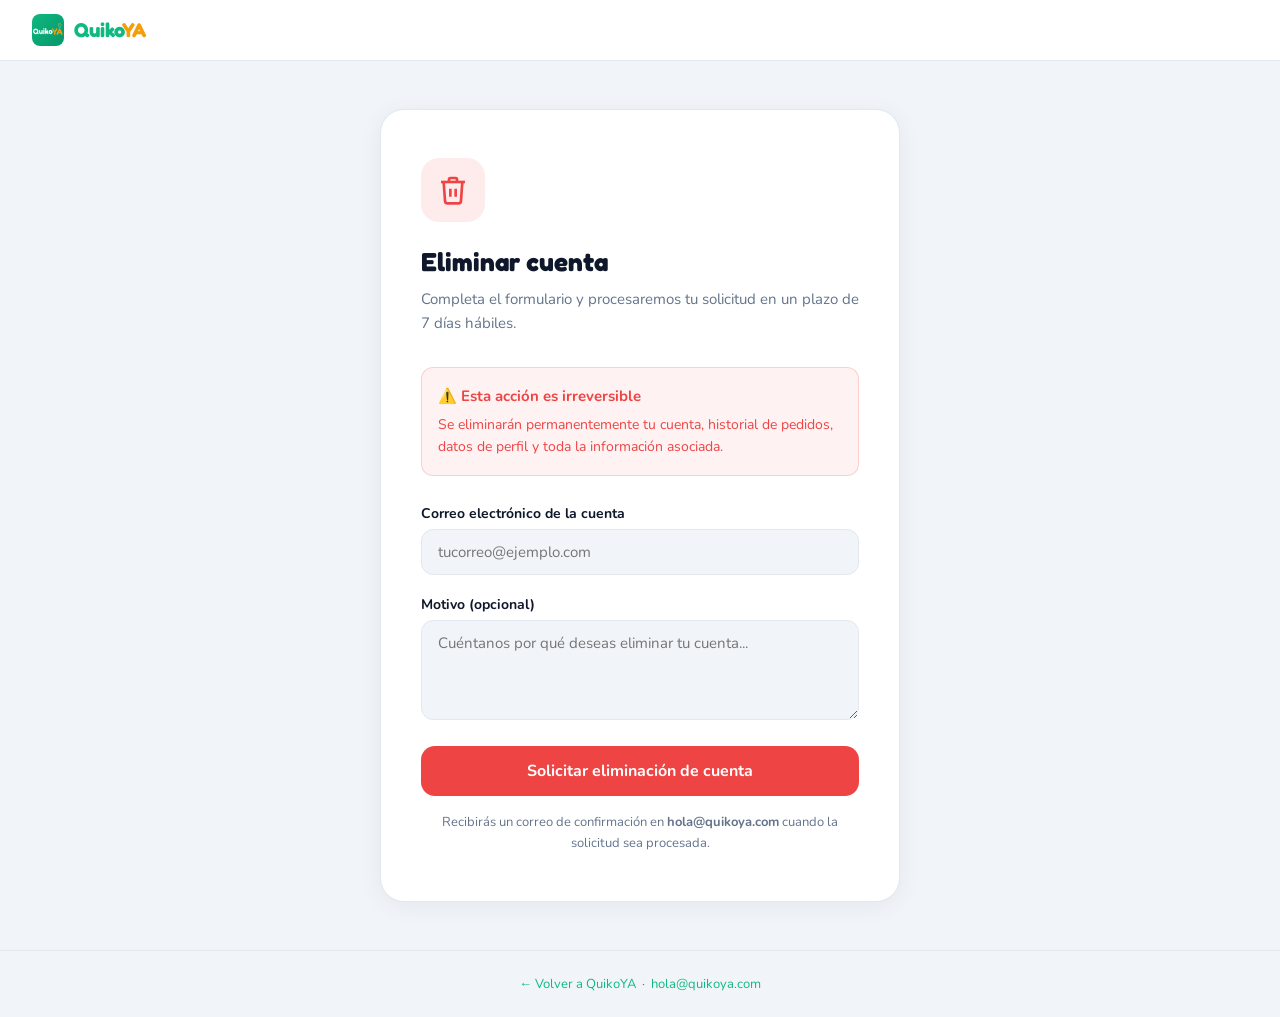
==== delete-account.html @ 69c8d6c0 "Agregar página de eliminación de cuenta" ====
<!DOCTYPE html>
<html lang="es">
<head>
  <meta charset="UTF-8">
  <meta name="viewport" content="width=device-width, initial-scale=1.0">
  <title>Eliminar cuenta — QuikoYA</title>
  <link rel="icon" href="assets/logo.png" type="image/png">
  <link rel="preconnect" href="https://fonts.googleapis.com">
  <link rel="preconnect" href="https://fonts.gstatic.com" crossorigin>
  <link href="https://fonts.googleapis.com/css2?family=Fredoka:wght@400;600;700&family=Nunito:wght@400;500;600;700&display=swap" rel="stylesheet">
  <style>
    *, *::before, *::after { box-sizing: border-box; margin: 0; padding: 0; }

    :root {
      --primary:      #10B981;
      --primary-dark: #059669;
      --error:        #EF4444;
      --text:         #0F172A;
      --text-sub:     #64748B;
      --bg:           #F1F5F9;
      --border:       #E2E8F0;
      --white:        #FFFFFF;
    }

    body {
      font-family: 'Nunito', sans-serif;
      background: var(--bg);
      color: var(--text);
      min-height: 100vh;
      display: flex;
      flex-direction: column;
    }

    /* NAV */
    nav {
      background: white;
      border-bottom: 1px solid var(--border);
      padding: 14px 32px;
      display: flex;
      align-items: center;
      gap: 10px;
      text-decoration: none;
    }

    nav a {
      display: flex;
      align-items: center;
      gap: 10px;
      text-decoration: none;
    }

    nav img { width: 32px; height: 32px; border-radius: 8px; object-fit: cover; }

    nav span {
      font-family: 'Fredoka', sans-serif;
      font-size: 20px;
      font-weight: 700;
      color: var(--primary);
    }

    /* MAIN */
    main {
      flex: 1;
      display: flex;
      align-items: center;
      justify-content: center;
      padding: 48px 24px;
    }

    .card {
      background: white;
      border-radius: 24px;
      padding: 48px 40px;
      max-width: 520px;
      width: 100%;
      border: 1px solid var(--border);
      box-shadow: 0 4px 24px rgba(0,0,0,0.06);
    }

    .icon-wrap {
      width: 64px; height: 64px;
      border-radius: 18px;
      background: rgba(239,68,68,0.1);
      display: flex;
      align-items: center;
      justify-content: center;
      margin-bottom: 24px;
    }

    .icon-wrap svg { width: 32px; height: 32px; color: var(--error); }

    h1 {
      font-family: 'Fredoka', sans-serif;
      font-size: 26px;
      font-weight: 700;
      margin-bottom: 10px;
    }

    .subtitle {
      color: var(--text-sub);
      font-size: 15px;
      line-height: 1.6;
      margin-bottom: 32px;
    }

    .warning {
      background: rgba(239,68,68,0.07);
      border: 1px solid rgba(239,68,68,0.2);
      border-radius: 12px;
      padding: 16px;
      margin-bottom: 28px;
      font-size: 14px;
      color: var(--error);
      line-height: 1.6;
    }

    .warning strong { display: block; margin-bottom: 6px; font-size: 15px; }

    label {
      display: block;
      font-size: 14px;
      font-weight: 700;
      margin-bottom: 6px;
      color: var(--text);
    }

    input, textarea {
      width: 100%;
      padding: 12px 16px;
      border: 1px solid var(--border);
      border-radius: 12px;
      font-family: 'Nunito', sans-serif;
      font-size: 15px;
      color: var(--text);
      background: var(--bg);
      margin-bottom: 20px;
      transition: border-color 0.2s;
      outline: none;
    }

    input:focus, textarea:focus { border-color: var(--primary); background: white; }

    textarea { resize: vertical; min-height: 100px; }

    .btn-delete {
      width: 100%;
      padding: 14px;
      background: var(--error);
      color: white;
      border: none;
      border-radius: 14px;
      font-family: 'Nunito', sans-serif;
      font-size: 16px;
      font-weight: 700;
      cursor: pointer;
      transition: background 0.2s, transform 0.2s;
    }

    .btn-delete:hover { background: #DC2626; transform: translateY(-1px); }

    .note {
      margin-top: 16px;
      font-size: 13px;
      color: var(--text-sub);
      text-align: center;
      line-height: 1.6;
    }

    /* SUCCESS */
    .success {
      display: none;
      text-align: center;
      padding: 16px 0;
    }

    .success-icon {
      width: 64px; height: 64px;
      border-radius: 50%;
      background: rgba(16,185,129,0.1);
      display: flex;
      align-items: center;
      justify-content: center;
      margin: 0 auto 20px;
    }

    .success-icon svg { width: 32px; height: 32px; color: var(--primary); }
    .success h2 { font-family: 'Fredoka', sans-serif; font-size: 22px; margin-bottom: 10px; }
    .success p { color: var(--text-sub); font-size: 15px; line-height: 1.6; }

    /* FOOTER */
    footer {
      text-align: center;
      padding: 24px;
      font-size: 13px;
      color: var(--text-sub);
      border-top: 1px solid var(--border);
    }

    footer a { color: var(--primary); text-decoration: none; }

    @media (max-width: 560px) {
      .card { padding: 32px 24px; }
    }
  </style>
</head>
<body>

  <nav>
    <a href="index.html">
      <img src="assets/logo.png" alt="QuikoYA">
      <span>Quiko<span style="color:#F59E0B">YA</span></span>
    </a>
  </nav>

  <main>
    <div class="card">

      <div id="form-section">
        <div class="icon-wrap">
          <svg viewBox="0 0 24 24" fill="none" stroke="currentColor" stroke-width="2">
            <polyline points="3 6 5 6 21 6"/>
            <path d="M19 6l-1 14a2 2 0 01-2 2H8a2 2 0 01-2-2L5 6"/>
            <path d="M10 11v6M14 11v6"/>
            <path d="M9 6V4a1 1 0 011-1h4a1 1 0 011 1v2"/>
          </svg>
        </div>

        <h1>Eliminar cuenta</h1>
        <p class="subtitle">Completa el formulario y procesaremos tu solicitud en un plazo de 7 días hábiles.</p>

        <div class="warning">
          <strong>⚠️ Esta acción es irreversible</strong>
          Se eliminarán permanentemente tu cuenta, historial de pedidos, datos de perfil y toda la información asociada.
        </div>

        <form id="delete-form">
          <label for="email">Correo electrónico de la cuenta</label>
          <input type="email" id="email" placeholder="tucorreo@ejemplo.com" required>

          <label for="reason">Motivo (opcional)</label>
          <textarea id="reason" placeholder="Cuéntanos por qué deseas eliminar tu cuenta..."></textarea>

          <button type="submit" class="btn-delete">Solicitar eliminación de cuenta</button>
        </form>

        <p class="note">Recibirás un correo de confirmación en <strong>hola@quikoya.com</strong> cuando la solicitud sea procesada.</p>
      </div>

      <div class="success" id="success-section">
        <div class="success-icon">
          <svg viewBox="0 0 24 24" fill="none" stroke="currentColor" stroke-width="2.5">
            <polyline points="20 6 9 17 4 12"/>
          </svg>
        </div>
        <h2>Solicitud recibida</h2>
        <p>Procesaremos la eliminación de tu cuenta en un plazo de <strong>7 días hábiles</strong>. Recibirás una confirmación en tu correo electrónico.</p>
      </div>

    </div>
  </main>

  <footer>
    <a href="index.html">← Volver a QuikoYA</a> &nbsp;·&nbsp;
    <a href="mailto:hola@quikoya.com">hola@quikoya.com</a>
  </footer>

  <script>
    document.getElementById('delete-form').addEventListener('submit', function(e) {
      e.preventDefault();
      const email = document.getElementById('email').value;
      const reason = document.getElementById('reason').value;

      // Abre el cliente de correo con los datos prellenados
      const subject = encodeURIComponent('Solicitud de eliminación de cuenta — QuikoYA');
      const body = encodeURIComponent(
        `Solicitud de eliminación de cuenta\n\nCorreo: ${email}\nMotivo: ${reason || 'No especificado'}\n\nFecha: ${new Date().toLocaleDateString('es-DO')}`
      );
      window.location.href = `mailto:hola@quikoya.com?subject=${subject}&body=${body}`;

      // Mostrar pantalla de éxito
      document.getElementById('form-section').style.display = 'none';
      document.getElementById('success-section').style.display = 'block';
    });
  </script>

</body>
</html>
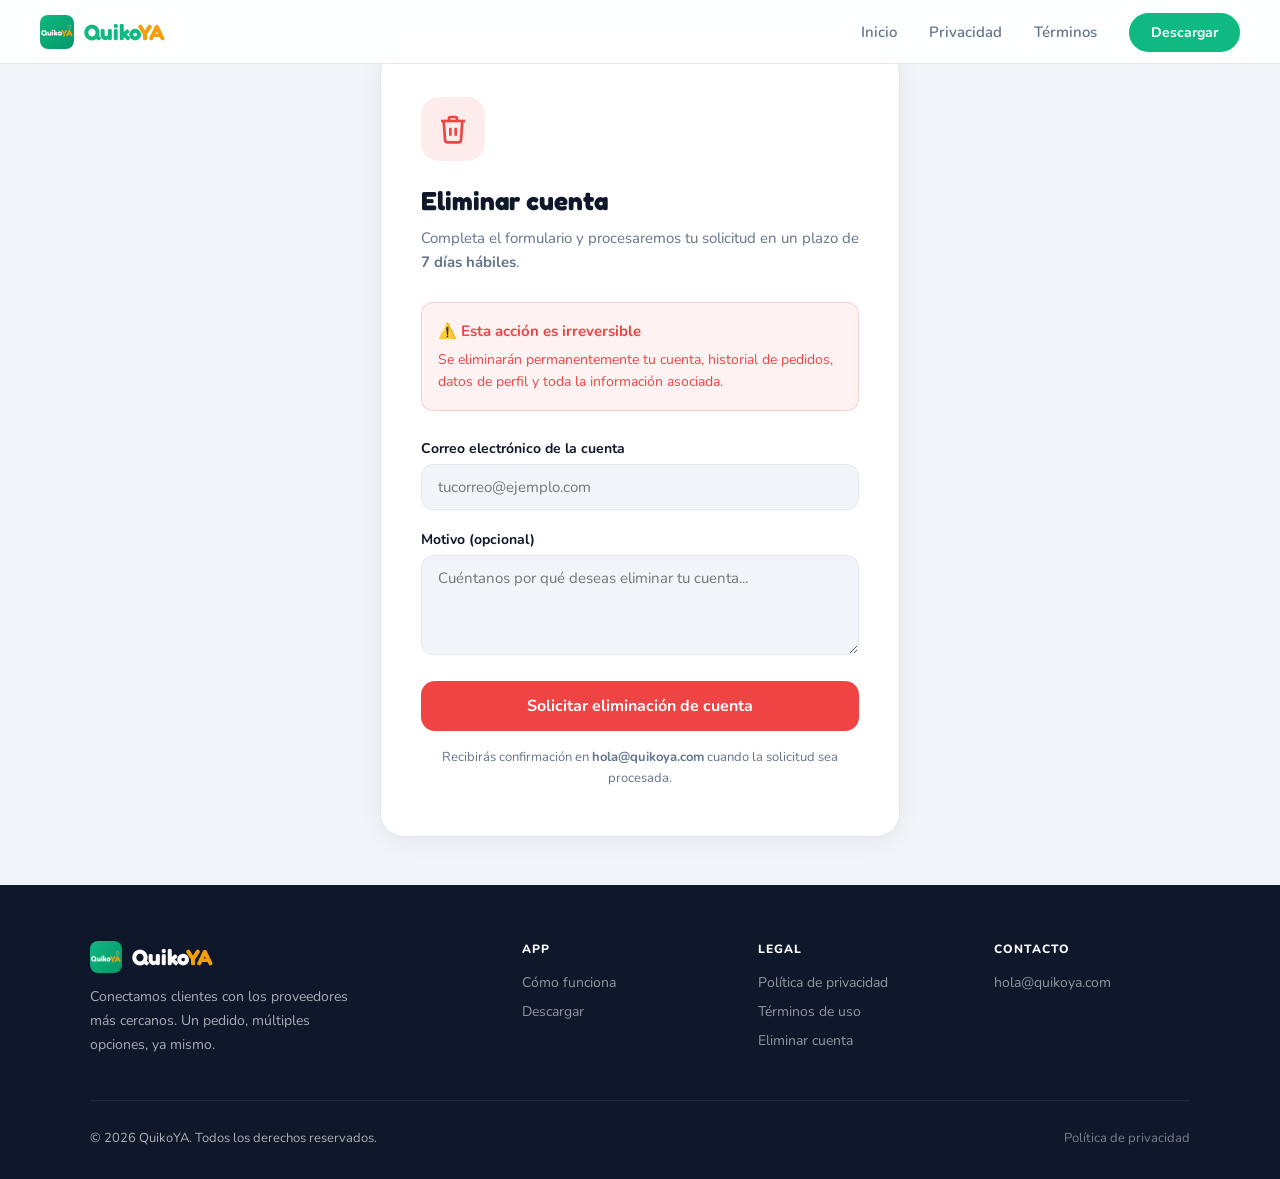
==== commit 3601d8cc: "Reestructurar sitio: CSS/JS compartido, privacy, terms, delete-account" ====
--- a/delete-account.html
+++ b/delete-account.html
@@ -4,70 +4,20 @@
   <meta charset="UTF-8">
   <meta name="viewport" content="width=device-width, initial-scale=1.0">
   <title>Eliminar cuenta — QuikoYA</title>
+  <meta name="description" content="Solicita la eliminación de tu cuenta y datos en QuikoYA.">
   <link rel="icon" href="assets/logo.png" type="image/png">
-  <link rel="preconnect" href="https://fonts.googleapis.com">
-  <link rel="preconnect" href="https://fonts.gstatic.com" crossorigin>
-  <link href="https://fonts.googleapis.com/css2?family=Fredoka:wght@400;600;700&family=Nunito:wght@400;500;600;700&display=swap" rel="stylesheet">
+  <link rel="stylesheet" href="css/main.css">
   <style>
-    *, *::before, *::after { box-sizing: border-box; margin: 0; padding: 0; }
-
-    :root {
-      --primary:      #10B981;
-      --primary-dark: #059669;
-      --error:        #EF4444;
-      --text:         #0F172A;
-      --text-sub:     #64748B;
-      --bg:           #F1F5F9;
-      --border:       #E2E8F0;
-      --white:        #FFFFFF;
-    }
-
-    body {
-      font-family: 'Nunito', sans-serif;
-      background: var(--bg);
-      color: var(--text);
-      min-height: 100vh;
-      display: flex;
-      flex-direction: column;
-    }
-
-    /* NAV */
-    nav {
-      background: white;
-      border-bottom: 1px solid var(--border);
-      padding: 14px 32px;
-      display: flex;
-      align-items: center;
-      gap: 10px;
-      text-decoration: none;
-    }
-
-    nav a {
-      display: flex;
-      align-items: center;
-      gap: 10px;
-      text-decoration: none;
-    }
-
-    nav img { width: 32px; height: 32px; border-radius: 8px; object-fit: cover; }
-
-    nav span {
-      font-family: 'Fredoka', sans-serif;
-      font-size: 20px;
-      font-weight: 700;
-      color: var(--primary);
-    }
-
-    /* MAIN */
-    main {
-      flex: 1;
+    .delete-wrap {
+      min-height: calc(100vh - 64px - 280px);
       display: flex;
       align-items: center;
       justify-content: center;
       padding: 48px 24px;
-    }
-
-    .card {
+      background: var(--bg);
+    }
+
+    .delete-card {
       background: white;
       border-radius: 24px;
       padding: 48px 40px;
@@ -89,10 +39,8 @@
 
     .icon-wrap svg { width: 32px; height: 32px; color: var(--error); }
 
-    h1 {
-      font-family: 'Fredoka', sans-serif;
+    .delete-card h1 {
       font-size: 26px;
-      font-weight: 700;
       margin-bottom: 10px;
     }
 
@@ -100,10 +48,10 @@
       color: var(--text-sub);
       font-size: 15px;
       line-height: 1.6;
-      margin-bottom: 32px;
-    }
-
-    .warning {
+      margin-bottom: 28px;
+    }
+
+    .warning-box {
       background: rgba(239,68,68,0.07);
       border: 1px solid rgba(239,68,68,0.2);
       border-radius: 12px;
@@ -114,14 +62,13 @@
       line-height: 1.6;
     }
 
-    .warning strong { display: block; margin-bottom: 6px; font-size: 15px; }
+    .warning-box strong { display: block; margin-bottom: 6px; font-size: 15px; }
 
     label {
       display: block;
       font-size: 14px;
       font-weight: 700;
       margin-bottom: 6px;
-      color: var(--text);
     }
 
     input, textarea {
@@ -138,7 +85,10 @@
       outline: none;
     }
 
-    input:focus, textarea:focus { border-color: var(--primary); background: white; }
+    input:focus, textarea:focus {
+      border-color: var(--primary);
+      background: white;
+    }
 
     textarea { resize: vertical; min-height: 100px; }
 
@@ -166,11 +116,10 @@
       line-height: 1.6;
     }
 
-    /* SUCCESS */
     .success {
       display: none;
       text-align: center;
-      padding: 16px 0;
+      padding: 8px 0;
     }
 
     .success-icon {
@@ -184,36 +133,34 @@
     }
 
     .success-icon svg { width: 32px; height: 32px; color: var(--primary); }
-    .success h2 { font-family: 'Fredoka', sans-serif; font-size: 22px; margin-bottom: 10px; }
+    .success h2 { font-size: 22px; margin-bottom: 10px; }
     .success p { color: var(--text-sub); font-size: 15px; line-height: 1.6; }
 
-    /* FOOTER */
-    footer {
-      text-align: center;
-      padding: 24px;
-      font-size: 13px;
-      color: var(--text-sub);
-      border-top: 1px solid var(--border);
-    }
-
-    footer a { color: var(--primary); text-decoration: none; }
-
     @media (max-width: 560px) {
-      .card { padding: 32px 24px; }
+      .delete-card { padding: 32px 24px; }
     }
   </style>
 </head>
 <body>
 
-  <nav>
-    <a href="index.html">
+  <nav class="nav">
+    <a href="index.html" class="nav-logo">
       <img src="assets/logo.png" alt="QuikoYA">
-      <span>Quiko<span style="color:#F59E0B">YA</span></span>
+      <span class="nav-logo-text">Quiko<span>YA</span></span>
     </a>
+    <ul class="nav-links" id="nav-links">
+      <li><a href="index.html">Inicio</a></li>
+      <li><a href="privacy.html">Privacidad</a></li>
+      <li><a href="terms.html">Términos</a></li>
+      <li><a href="index.html#descarga" class="nav-cta">Descargar</a></li>
+    </ul>
+    <button class="nav-hamburger" id="hamburger" aria-label="Menú" aria-expanded="false">
+      <span></span><span></span><span></span>
+    </button>
   </nav>
 
-  <main>
-    <div class="card">
+  <div class="delete-wrap">
+    <div class="delete-card">
 
       <div id="form-section">
         <div class="icon-wrap">
@@ -226,9 +173,9 @@
         </div>
 
         <h1>Eliminar cuenta</h1>
-        <p class="subtitle">Completa el formulario y procesaremos tu solicitud en un plazo de 7 días hábiles.</p>
-
-        <div class="warning">
+        <p class="subtitle">Completa el formulario y procesaremos tu solicitud en un plazo de <strong>7 días hábiles</strong>.</p>
+
+        <div class="warning-box">
           <strong>⚠️ Esta acción es irreversible</strong>
           Se eliminarán permanentemente tu cuenta, historial de pedidos, datos de perfil y toda la información asociada.
         </div>
@@ -243,7 +190,7 @@
           <button type="submit" class="btn-delete">Solicitar eliminación de cuenta</button>
         </form>
 
-        <p class="note">Recibirás un correo de confirmación en <strong>hola@quikoya.com</strong> cuando la solicitud sea procesada.</p>
+        <p class="note">Recibirás confirmación en <strong>hola@quikoya.com</strong> cuando la solicitud sea procesada.</p>
       </div>
 
       <div class="success" id="success-section">
@@ -257,31 +204,55 @@
       </div>
 
     </div>
-  </main>
-
-  <footer>
-    <a href="index.html">← Volver a QuikoYA</a> &nbsp;·&nbsp;
-    <a href="mailto:hola@quikoya.com">hola@quikoya.com</a>
+  </div>
+
+  <footer class="footer">
+    <div class="footer-inner">
+      <div class="footer-top">
+        <div class="footer-brand">
+          <div class="footer-brand-name">
+            <img src="assets/logo.png" alt="QuikoYA">
+            <span>Quiko<em>YA</em></span>
+          </div>
+          <p>Conectamos clientes con los proveedores más cercanos. Un pedido, múltiples opciones, ya mismo.</p>
+        </div>
+        <div class="footer-col">
+          <h4>App</h4>
+          <a href="index.html#como-funciona">Cómo funciona</a>
+          <a href="index.html#descarga">Descargar</a>
+        </div>
+        <div class="footer-col">
+          <h4>Legal</h4>
+          <a href="privacy.html">Política de privacidad</a>
+          <a href="terms.html">Términos de uso</a>
+          <a href="delete-account.html">Eliminar cuenta</a>
+        </div>
+        <div class="footer-col">
+          <h4>Contacto</h4>
+          <a href="mailto:hola@quikoya.com">hola@quikoya.com</a>
+        </div>
+      </div>
+      <div class="footer-bottom">
+        <span>© 2026 QuikoYA. Todos los derechos reservados.</span>
+        <a href="privacy.html">Política de privacidad</a>
+      </div>
+    </div>
   </footer>
 
+  <script src="js/main.js"></script>
   <script>
     document.getElementById('delete-form').addEventListener('submit', function(e) {
       e.preventDefault();
-      const email = document.getElementById('email').value;
+      const email  = document.getElementById('email').value;
       const reason = document.getElementById('reason').value;
-
-      // Abre el cliente de correo con los datos prellenados
       const subject = encodeURIComponent('Solicitud de eliminación de cuenta — QuikoYA');
-      const body = encodeURIComponent(
+      const body    = encodeURIComponent(
         `Solicitud de eliminación de cuenta\n\nCorreo: ${email}\nMotivo: ${reason || 'No especificado'}\n\nFecha: ${new Date().toLocaleDateString('es-DO')}`
       );
       window.location.href = `mailto:hola@quikoya.com?subject=${subject}&body=${body}`;
-
-      // Mostrar pantalla de éxito
       document.getElementById('form-section').style.display = 'none';
       document.getElementById('success-section').style.display = 'block';
     });
   </script>
-
 </body>
 </html>
--- a/css/main.css
+++ b/css/main.css
@@ -0,0 +1,356 @@
+@import url('https://fonts.googleapis.com/css2?family=Fredoka:wght@400;600;700&family=Nunito:wght@400;500;600;700&display=swap');
+
+/* ── RESET & ROOT ── */
+*, *::before, *::after { box-sizing: border-box; margin: 0; padding: 0; }
+
+:root {
+  --primary:      #10B981;
+  --primary-dark: #059669;
+  --accent:       #F59E0B;
+  --text:         #0F172A;
+  --text-sub:     #64748B;
+  --bg:           #F1F5F9;
+  --white:        #FFFFFF;
+  --border:       #E2E8F0;
+  --error:        #EF4444;
+  --nav-h:        64px;
+}
+
+html { scroll-behavior: smooth; }
+
+body {
+  font-family: 'Nunito', sans-serif;
+  color: var(--text);
+  background: var(--white);
+  overflow-x: hidden;
+}
+
+h1, h2, h3, h4 { font-family: 'Fredoka', sans-serif; }
+
+img { display: block; max-width: 100%; }
+
+a { color: var(--primary); }
+
+/* ── NAV ── */
+.nav {
+  position: fixed;
+  top: 0; left: 0; right: 0;
+  z-index: 100;
+  height: var(--nav-h);
+  padding: 0 40px;
+  display: flex;
+  align-items: center;
+  justify-content: space-between;
+  background: rgba(255,255,255,0.92);
+  backdrop-filter: blur(14px);
+  -webkit-backdrop-filter: blur(14px);
+  border-bottom: 1px solid var(--border);
+  transition: box-shadow 0.3s;
+}
+
+.nav.scrolled { box-shadow: 0 2px 20px rgba(0,0,0,0.08); }
+
+.nav-logo {
+  display: flex;
+  align-items: center;
+  gap: 10px;
+  text-decoration: none;
+}
+
+.nav-logo img {
+  width: 34px; height: 34px;
+  border-radius: 8px;
+  object-fit: cover;
+}
+
+.nav-logo-text {
+  font-family: 'Fredoka', sans-serif;
+  font-size: 22px;
+  font-weight: 700;
+  color: var(--primary);
+}
+
+.nav-logo-text span { color: var(--accent); }
+
+.nav-links {
+  display: flex;
+  align-items: center;
+  gap: 32px;
+  list-style: none;
+}
+
+.nav-links a {
+  text-decoration: none;
+  font-size: 15px;
+  font-weight: 600;
+  color: var(--text-sub);
+  transition: color 0.2s;
+}
+
+.nav-links a:hover { color: var(--primary); }
+
+.nav-cta {
+  background: var(--primary);
+  color: white !important;
+  padding: 10px 22px;
+  border-radius: 50px;
+  font-weight: 700 !important;
+  font-size: 14px !important;
+  transition: background 0.2s, transform 0.2s;
+}
+
+.nav-cta:hover { background: var(--primary-dark) !important; transform: translateY(-1px); }
+
+.nav-hamburger {
+  display: none;
+  background: none;
+  border: none;
+  cursor: pointer;
+  padding: 4px;
+  flex-direction: column;
+  gap: 5px;
+}
+
+.nav-hamburger span {
+  display: block;
+  width: 24px; height: 2px;
+  background: var(--text);
+  border-radius: 2px;
+  transition: 0.3s;
+}
+
+/* ── FOOTER ── */
+.footer {
+  background: var(--text);
+  color: rgba(255,255,255,0.65);
+  padding: 56px 40px 32px;
+}
+
+.footer-inner { max-width: 1100px; margin: 0 auto; }
+
+.footer-top {
+  display: grid;
+  grid-template-columns: 2fr 1fr 1fr 1fr;
+  gap: 40px;
+  padding-bottom: 40px;
+  border-bottom: 1px solid rgba(255,255,255,0.08);
+  margin-bottom: 28px;
+}
+
+.footer-brand-name {
+  display: flex;
+  align-items: center;
+  gap: 10px;
+  margin-bottom: 12px;
+}
+
+.footer-brand-name img {
+  width: 32px; height: 32px;
+  border-radius: 8px;
+  object-fit: cover;
+}
+
+.footer-brand-name span {
+  font-family: 'Fredoka', sans-serif;
+  font-size: 22px;
+  font-weight: 700;
+  color: white;
+}
+
+.footer-brand-name span em { color: var(--accent); font-style: normal; }
+
+.footer-brand p {
+  font-size: 14px;
+  line-height: 1.7;
+  max-width: 260px;
+}
+
+.footer-col h4 {
+  color: white;
+  font-family: 'Nunito', sans-serif;
+  font-size: 12px;
+  font-weight: 800;
+  letter-spacing: 1px;
+  text-transform: uppercase;
+  margin-bottom: 16px;
+}
+
+.footer-col a {
+  display: block;
+  color: rgba(255,255,255,0.55);
+  text-decoration: none;
+  font-size: 14px;
+  margin-bottom: 10px;
+  transition: color 0.2s;
+}
+
+.footer-col a:hover { color: var(--primary); }
+
+.footer-bottom {
+  display: flex;
+  justify-content: space-between;
+  align-items: center;
+  flex-wrap: wrap;
+  gap: 8px;
+  font-size: 13px;
+}
+
+.footer-bottom a {
+  color: rgba(255,255,255,0.45);
+  text-decoration: none;
+  transition: color 0.2s;
+}
+
+.footer-bottom a:hover { color: var(--primary); }
+
+/* ── BUTTONS ── */
+.btn {
+  display: inline-flex;
+  align-items: center;
+  justify-content: center;
+  gap: 8px;
+  padding: 13px 24px;
+  border-radius: 14px;
+  font-family: 'Nunito', sans-serif;
+  font-weight: 700;
+  font-size: 15px;
+  text-decoration: none;
+  border: none;
+  cursor: pointer;
+  transition: transform 0.2s, box-shadow 0.2s, background 0.2s;
+}
+
+.btn:hover { transform: translateY(-2px); }
+
+.btn-primary {
+  background: var(--primary);
+  color: white;
+  box-shadow: 0 4px 16px rgba(16,185,129,0.3);
+}
+
+.btn-primary:hover {
+  background: var(--primary-dark);
+  box-shadow: 0 8px 28px rgba(16,185,129,0.4);
+}
+
+.btn-ghost {
+  background: rgba(255,255,255,0.14);
+  color: white;
+  border: 1px solid rgba(255,255,255,0.28);
+}
+
+.btn-ghost:hover { background: rgba(255,255,255,0.24); }
+
+.btn-store {
+  background: white;
+  color: var(--text);
+  box-shadow: 0 4px 24px rgba(0,0,0,0.16);
+  padding: 13px 22px;
+}
+
+.btn-store:hover { box-shadow: 0 10px 36px rgba(0,0,0,0.22); }
+
+.btn-store svg { width: 24px; height: 24px; flex-shrink: 0; }
+
+.btn-store-text { text-align: left; }
+.btn-store-text small { display: block; font-size: 10px; font-weight: 500; color: var(--text-sub); line-height: 1; }
+.btn-store-text strong { font-size: 14px; display: block; margin-top: 2px; }
+
+/* ── SECTION BASE ── */
+.section { padding: 88px 40px; }
+.section-bg { background: var(--bg); }
+.container { max-width: 1100px; margin: 0 auto; }
+
+.section-label {
+  display: inline-block;
+  background: rgba(16,185,129,0.1);
+  color: var(--primary);
+  padding: 6px 16px;
+  border-radius: 50px;
+  font-size: 13px;
+  font-weight: 700;
+  font-family: 'Nunito', sans-serif;
+  margin-bottom: 14px;
+}
+
+.section-title {
+  font-size: clamp(28px, 4vw, 42px);
+  font-weight: 700;
+  margin-bottom: 14px;
+  line-height: 1.15;
+}
+
+.section-sub {
+  color: var(--text-sub);
+  font-size: 17px;
+  line-height: 1.65;
+  max-width: 580px;
+}
+
+.text-center { text-align: center; }
+.text-center .section-sub { margin: 0 auto; }
+
+/* ── PAGE HERO (inner pages) ── */
+.page-hero {
+  background: linear-gradient(135deg, var(--primary), var(--primary-dark));
+  padding: calc(var(--nav-h) + 48px) 40px 56px;
+  text-align: center;
+}
+
+.page-hero h1 { color: white; font-size: clamp(28px, 4vw, 42px); margin-bottom: 10px; }
+.page-hero p  { color: rgba(255,255,255,0.85); font-size: 16px; }
+
+/* ── PROSE (legal pages) ── */
+.prose {
+  max-width: 760px;
+  margin: 0 auto;
+  padding: 64px 40px 80px;
+  font-size: 16px;
+  line-height: 1.75;
+  color: var(--text);
+}
+
+.prose h2 {
+  font-size: 22px;
+  margin: 40px 0 12px;
+  color: var(--text);
+}
+
+.prose h3 {
+  font-size: 17px;
+  margin: 28px 0 8px;
+  color: var(--text);
+}
+
+.prose p  { margin-bottom: 16px; }
+.prose ul { padding-left: 24px; margin-bottom: 16px; }
+.prose ul li { margin-bottom: 8px; }
+.prose a  { color: var(--primary); }
+
+.prose .updated {
+  display: inline-block;
+  background: var(--bg);
+  border: 1px solid var(--border);
+  border-radius: 8px;
+  padding: 8px 16px;
+  font-size: 13px;
+  color: var(--text-sub);
+  margin-bottom: 32px;
+}
+
+/* ── RESPONSIVE ── */
+@media (max-width: 900px) {
+  .footer-top { grid-template-columns: 1fr 1fr; }
+  .nav-links { display: none; }
+  .nav-hamburger { display: flex; }
+  .nav { padding: 0 24px; }
+}
+
+@media (max-width: 600px) {
+  .section { padding: 64px 24px; }
+  .footer { padding: 48px 24px 28px; }
+  .footer-top { grid-template-columns: 1fr; gap: 28px; }
+  .footer-bottom { flex-direction: column; text-align: center; }
+  .prose { padding: 48px 24px 64px; }
+  .page-hero { padding: calc(var(--nav-h) + 32px) 24px 40px; }
+}
